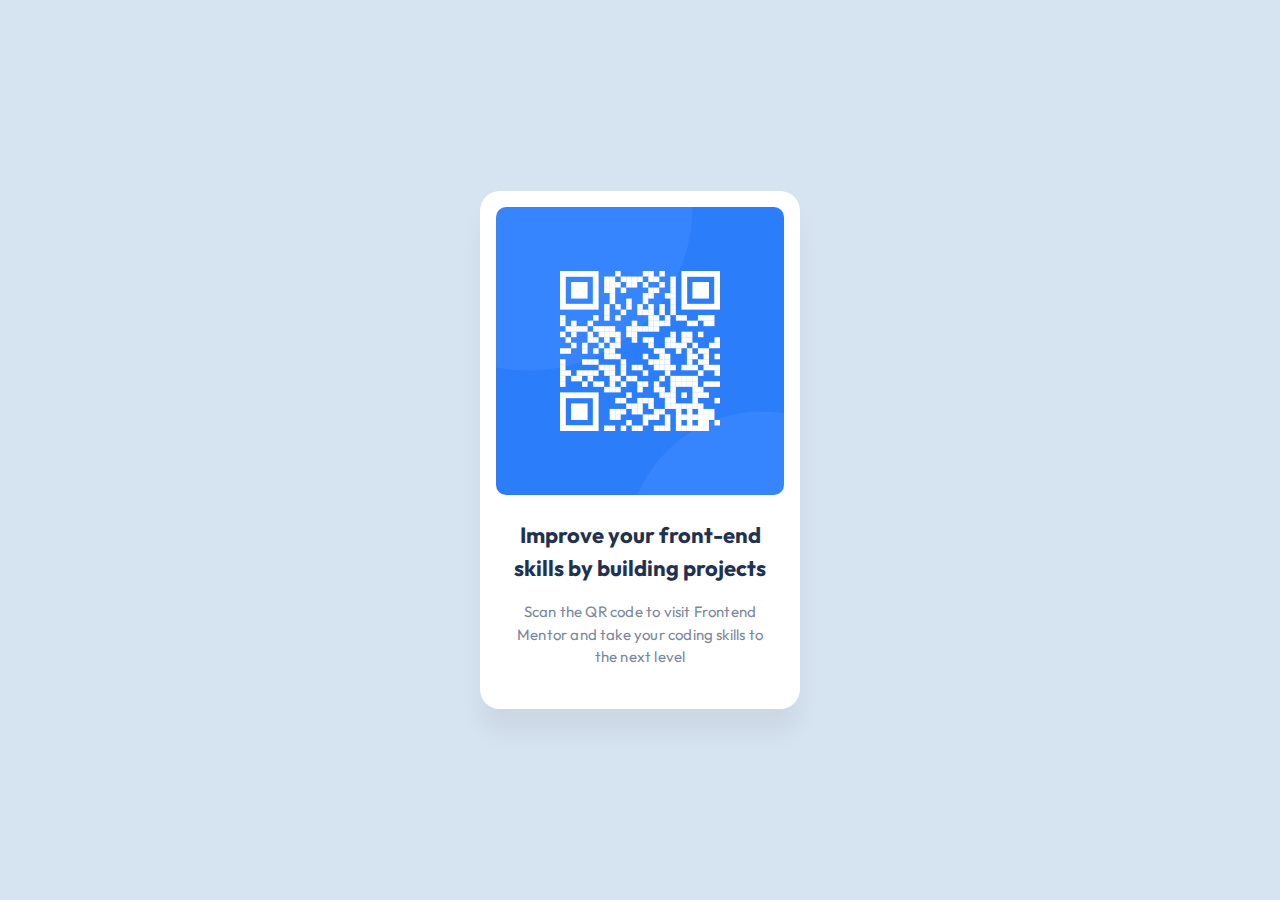
==== QR code component/index.html @ c0168fb8 "Add 'QR Code Component' project" ====
<!DOCTYPE html>
<html lang="en">
  <head>
    <meta charset="UTF-8" />
    <meta name="viewport" content="width=device-width, initial-scale=1.0" />
    <title>Frontend Mentor | QR code component</title>
    <link
      rel="icon"
      type="image/png"
      sizes="32x32"
      href="./images/favicon-32x32.png"
    />
    <link rel="preconnect" href="https://fonts.googleapis.com" />
    <link rel="preconnect" href="https://fonts.gstatic.com" crossorigin />
    <link
      href="https://fonts.googleapis.com/css2?family=Outfit:wght@400;700&display=swap"
      rel="stylesheet"
    />
    <link rel="stylesheet" href="./css/style.css" />
    <link rel="stylesheet" href="./css/reset.css" />
  </head>
  <body>
    <main
      class="[ flow ] [ card ] [ padding-16 br-20 bg-neutral-100 box-shadow text-align-center ]"
    >
      <img
        src="./images/image-qr-code.png"
        alt="qr code"
        class="qr--wh br-10"
      />
      <h1 class="flow-exception">
        Improve your front-end skills by building projects
      </h1>
      <p class="padding-lr-16 margin-btm-24">
        Scan the QR code to visit Frontend Mentor and take your coding skills to
        the next level
      </p>
    </main>
  </body>
</html>
---- QR code component/css/style.css ----
/*------------------------------------*\
  #GLOBAL-STYLES
\*------------------------------------*/

:root {
  --clr-neutral-100: hsl(0, 0%, 100%);
  --clr-neutral-300: hsl(211, 45%, 89%);
  --clr-neutral-400: hsl(219, 15%, 55%);
  --clr-neutral-500: hsl(217, 44%, 22%);

  --ff: "Outfit", sans-serif;
  --fs-400: 1.5rem;
  --fs-500: 2.2rem;
}

html {
  min-height: 100%;
  box-sizing: border-box;
  font-size: 62.5%; /* equivalent to 10px*/
}

*,
*::before,
*::after {
  box-sizing: inherit;
}

body {
  display: grid;
  min-height: 100vh;
  place-items: center;
  background: var(--clr-neutral-300);
  color: var(--clr-neutral-400);
  font-family: var(--ff);
  font-size: var(--fs-400);
  font-weight: 400;
  line-height: 1.26;
}

h1 {
  font-size: 2.2rem;
  font-weight: 700;
  color: var(--clr-neutral-500);
}

p {
  letter-spacing: 0.19px;
}

/*------------------------------------*\
  COMPOSITION
\*------------------------------------*/

.flow > * + * {
  margin-block-start: var(--space, 1.6rem);
}

.flow-exception {
  --space: 2.4rem;
}

/*------------------------------------*\
  UTILITY
\*------------------------------------*/

.bg-neutral-100 {
  background: var(--clr-neutral-100);
}

.box-shadow {
  box-shadow: 0 25px 25px rgba(0, 0, 0, 0.0477);
}

.br-20 {
  border-radius: 2rem;
}

.br-10 {
  border-radius: 1rem;
}

.qr--wh {
  width: 288px;
  height: 288px;
}

.padding-16 {
  padding: 1.6rem;
}

.padding-lr-16 {
  padding-inline: 1.6rem;
}

.margin-btm-24 {
  margin-block-end: 2.4rem;
}

.text-align-center {
  text-align: center;
}

/*------------------------------------*\
  BLOCK
\*------------------------------------*/

.card {
  max-width: 32rem;
}
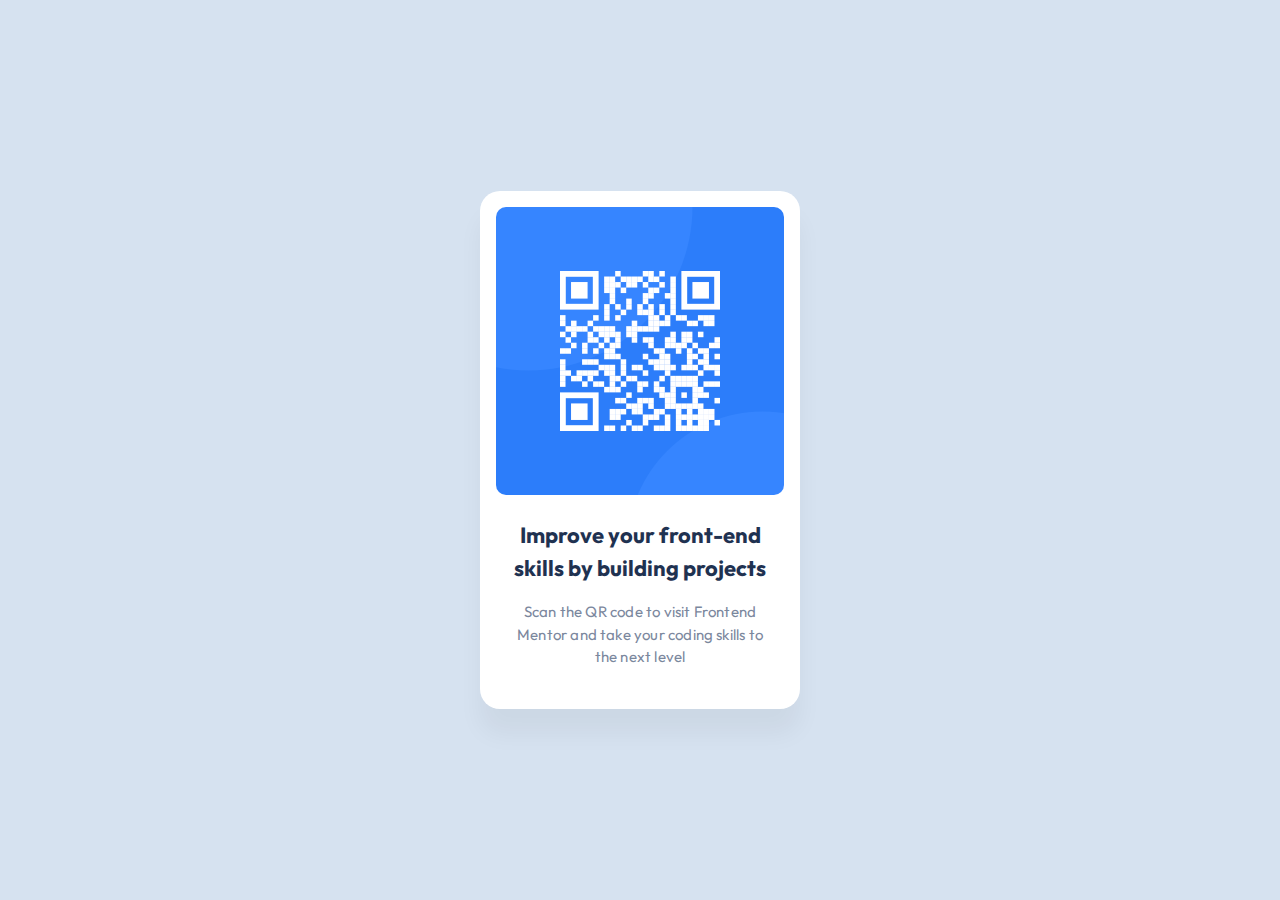
==== commit 1208ca78: "Fix: Change alt value and delete min-height" ====
--- a/QR code component/index.html
+++ b/QR code component/index.html
@@ -25,7 +25,7 @@
     >
       <img
         src="./images/image-qr-code.png"
-        alt="qr code"
+        alt="QR code to frontendmentor.io"
         class="qr--wh br-10"
       />
       <h1 class="flow-exception">
--- a/QR code component/css/style.css
+++ b/QR code component/css/style.css
@@ -4,9 +4,9 @@
 
 :root {
   --clr-neutral-100: hsl(0, 0%, 100%);
-  --clr-neutral-300: hsl(211, 45%, 89%);
-  --clr-neutral-400: hsl(219, 15%, 55%);
-  --clr-neutral-500: hsl(217, 44%, 22%);
+  --clr-neutral-300: hsl(212, 45%, 89%);
+  --clr-neutral-400: hsl(220, 15%, 55%);
+  --clr-neutral-500: hsl(218, 44%, 22%);
 
   --ff: "Outfit", sans-serif;
   --fs-400: 1.5rem;
@@ -14,7 +14,6 @@
 }
 
 html {
-  min-height: 100%;
   box-sizing: border-box;
   font-size: 62.5%; /* equivalent to 10px*/
 }
@@ -34,7 +33,7 @@
   font-family: var(--ff);
   font-size: var(--fs-400);
   font-weight: 400;
-  line-height: 1.26;
+  line-height: 1.27;
 }
 
 h1 {
@@ -44,7 +43,7 @@
 }
 
 p {
-  letter-spacing: 0.19px;
+  letter-spacing: 0.019rem;
 }
 
 /*------------------------------------*\
